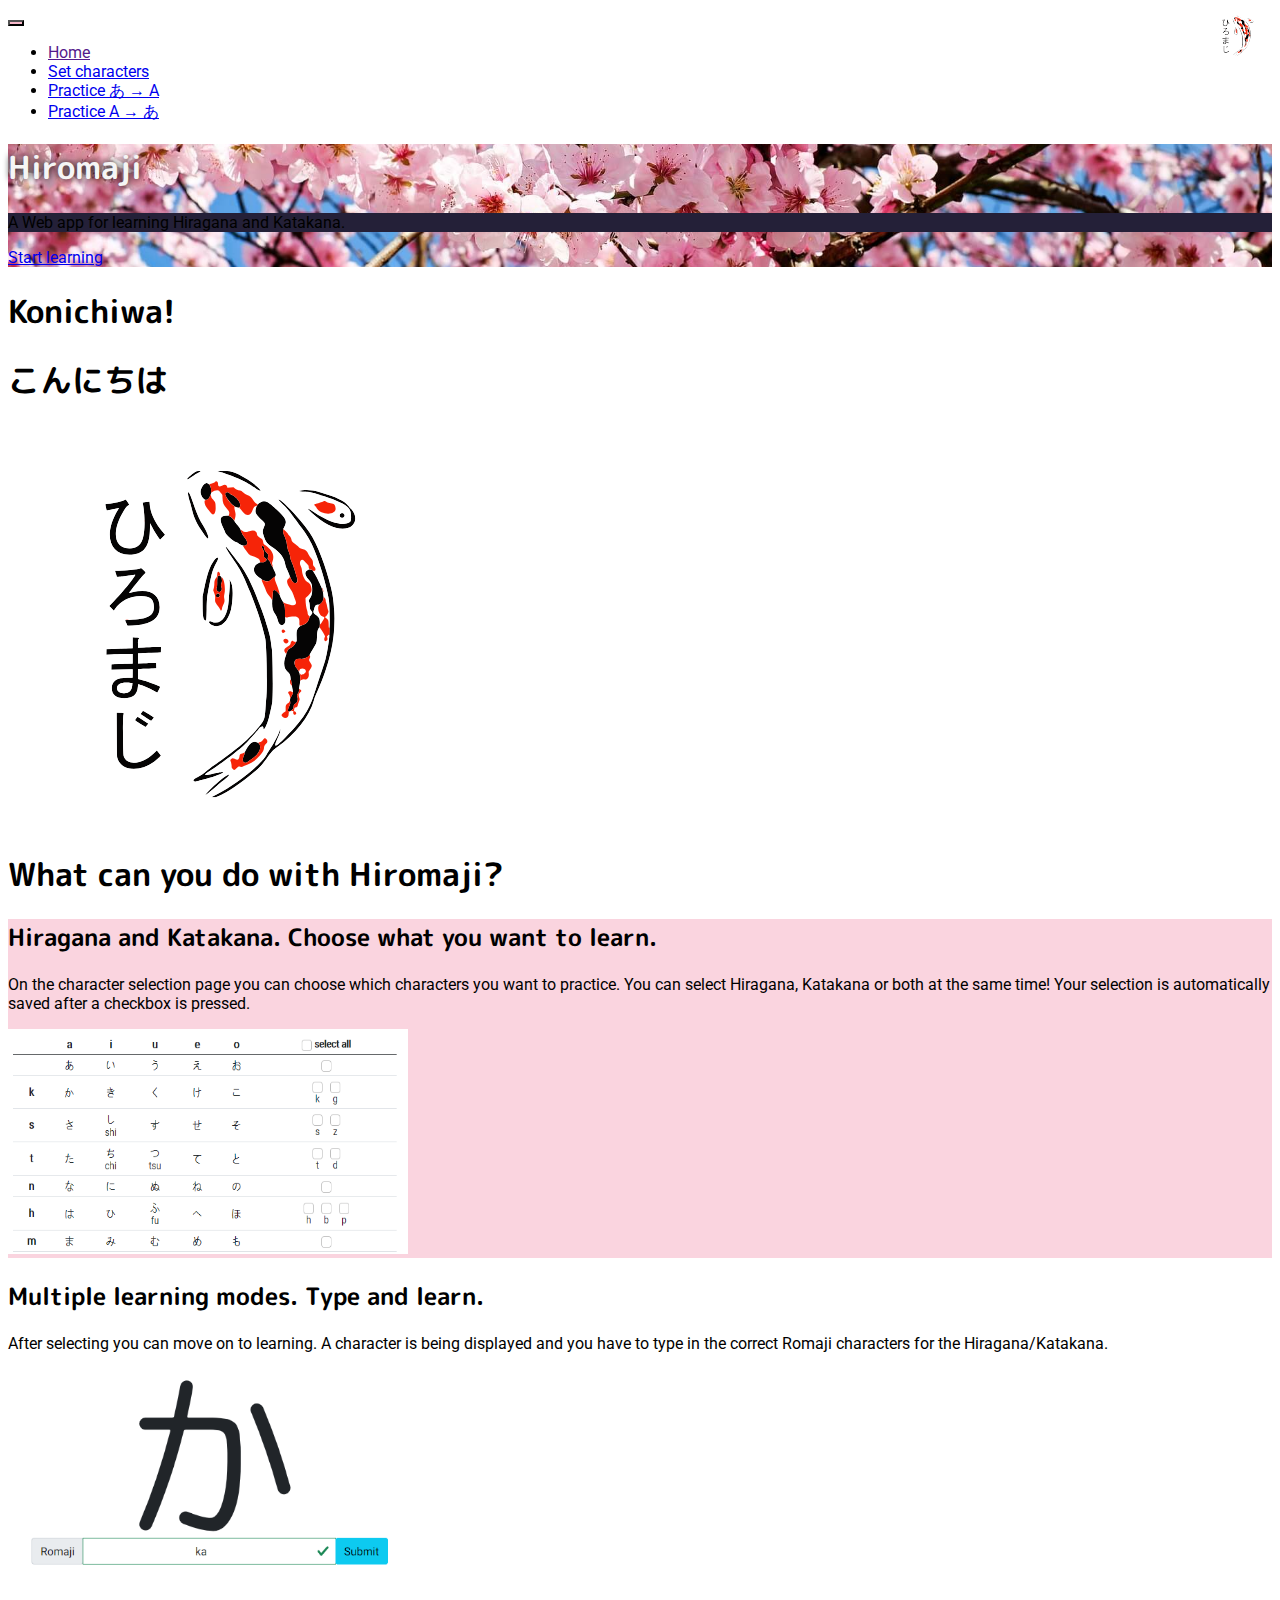
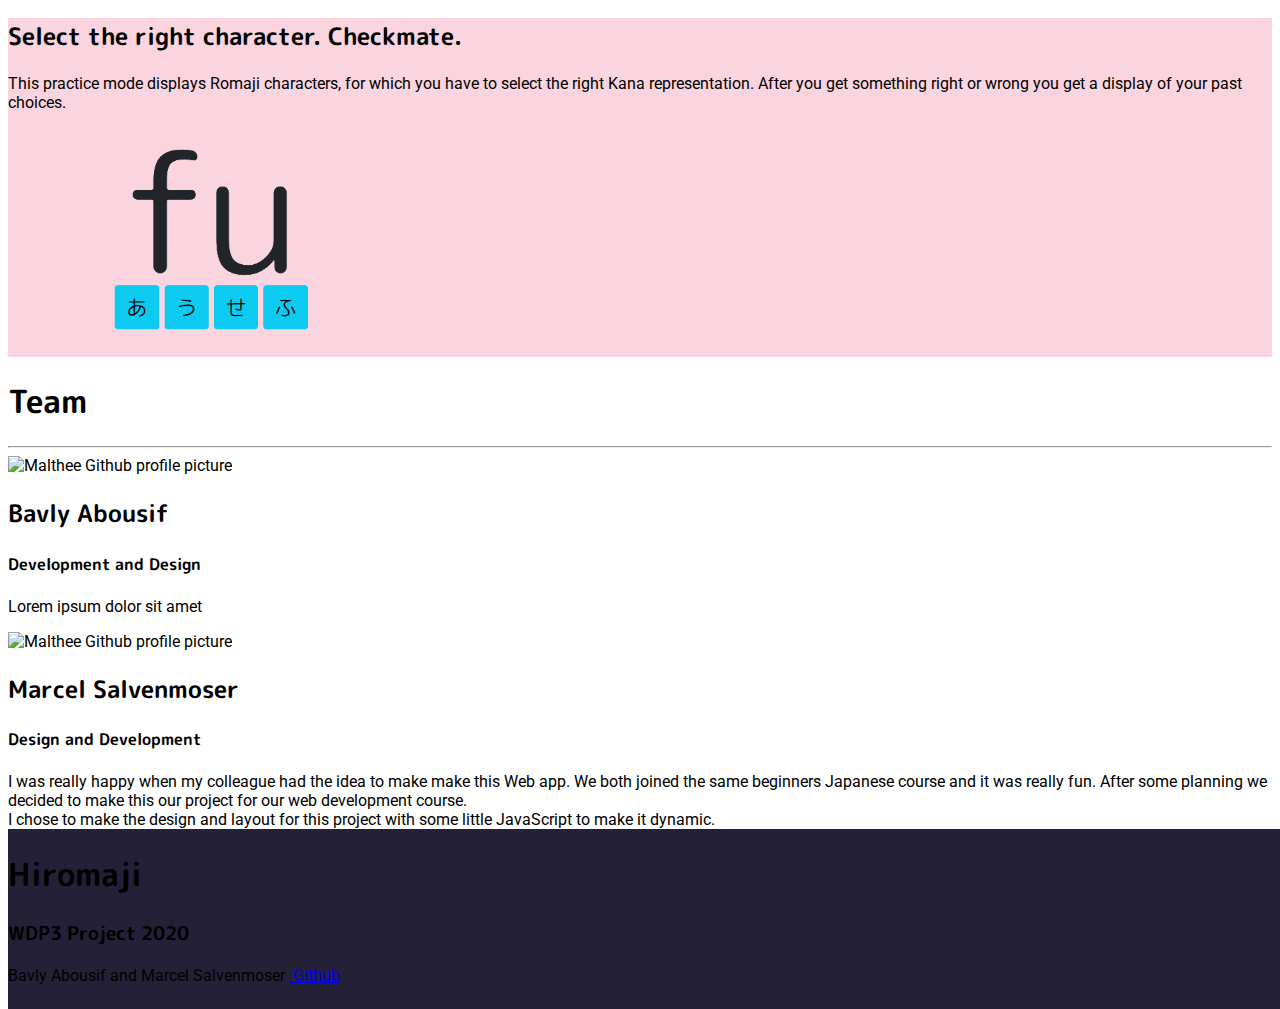
==== index.html @ 24090e03 "Reformatted and renamed images" ====
<!DOCTYPE html>
<html lang="en">

<head>
    <meta charset="UTF-8">
    <meta name="viewport" content="width=device-width, initial-scale=1.0">
    <title>Hiromaji</title>
    <link rel="icon" type="svg" href="img/hiromaji_logo.svg">
    <link rel="preconnect" href="https://fonts.gstatic.com">
    <link href="https://fonts.googleapis.com/css2?family=M+PLUS+Rounded+1c:wght@400;700&family=Roboto&display=swap"
        rel="stylesheet">
    <link href="https://cdn.jsdelivr.net/npm/bootstrap@5.0.0-beta1/dist/css/bootstrap.min.css" rel="stylesheet"
        integrity="sha384-giJF6kkoqNQ00vy+HMDP7azOuL0xtbfIcaT9wjKHr8RbDVddVHyTfAAsrekwKmP1" crossorigin="anonymous">
    <script src="https://cdn.jsdelivr.net/npm/bootstrap@5.0.0-beta1/dist/js/bootstrap.min.js"
        integrity="sha384-pQQkAEnwaBkjpqZ8RU1fF1AKtTcHJwFl3pblpTlHXybJjHpMYo79HY3hIi4NKxyj" crossorigin="anonymous"
        defer></script>
    <script src="https://kit.fontawesome.com/408ea30ffa.js" crossorigin="anonymous" async></script>
    <link rel="stylesheet" href="css/styles.min.css">
</head>

<body>
    <header>
        <img src="img/hiromaji_logo.svg" class="top-icon" alt="Hiromaji Logo" height="50px" width="50px"></img>
        <nav class="navbar navbar-light fixed-top">
            <div class="navbar-container ms-3 mt-1">
                <button class="navbar-toggler collapsed" type="button" data-bs-toggle="collapse"
                    data-bs-target="#navbar-main" aria-controls="navbar-main" aria-expanded="false"
                    aria-label="Toggle navigation">
                    <span class="navbar-toggler-icon"></span>
                </button>
                <div class="navbar-collapse collapse bg-white rounded ps-2 mt-1" id="navbar-main">
                    <ul class="navbar-nav mb-2">
                        <li class="nav-item active">
                            <a class="nav-link" aria-current="page" href="">Home</a>
                        </li>
                        <li class="nav-item">
                            <a class="nav-link" href="selection_page.html">Set characters</a>
                        </li>
                        <li class="nav-item">
                            <a class="nav-link" href="hika_to_roma.html">Practice あ → A</a>
                        </li>
                        <li class="nav-item">
                            <a class="nav-link" href="roma_to_hika.html">Practice A → あ</a>
                        </li>
                    </ul>
                </div>
            </div>
        </nav>
        <div id="mainpage-cover" class="position-relative overflow-hidden p-3 p-md-5 text-center bg-light">
            <div class="col-md-5 p-lg-5 mx-auto my-5">
                <h1 id="main-title" class="display-1">Hiromaji</h1>
                <p class="lead bg-hirom-dark text-white">A Web app for learning Hiragana and Katakana.</p>
                <a class="btn btn-lg btn-info" href="selection_page.html">Start learning</a>
            </div>
            <div class="product-device shadow-sm d-none d-md-block"></div>
            <div class="product-device product-device-2 shadow-sm d-none d-md-block"></div>
        </div>
    </header>
    <main>
        <section id="greeting" class="d-flex flex-column flex-md-row justify-content-center py-3">
            <div class="align-self-center">
                <h1 id="greeting-romaji" class="display-1 text-center">
                    Konichiwa!
                </h1>
                <h1 id="greeting-hiragana" class="display-1 text-center">
                    こんにちは
                </h1>
            </div>
            <div class="align-self-center">
                <img src="img/hiromaji_logo.svg" class="img-fluid" alt="Hiromaji Logo"></img>
            </div>
        </section>
        <section id="features" class="container py-4">
            <h1>What can you do with Hiromaji?</h1>
            <div class="row feature py-3 border-top border-bottom">
                <div class="col-md-7">
                    <h2 class="feature-heading">Hiragana and Katakana. <span class="text-muted">Choose what you want to
                            learn.</span></h2>
                    <p class="lead">On the character selection page you can choose which characters you want to
                        practice. You can select Hiragana,
                        Katakana or both at the same time! Your selection is automatically saved after a checkbox is
                        pressed.
                    </p>
                </div>
                <div class="col-md-5">
                    <div class="row justify-content-center">
                        <img src="img/char_selection.PNG" alt="Hiragana table" height="225px" width="400px"
                            class="img-fluid">
                    </div>
                </div>
            </div>
            <div class="row feature py-3 border-top border-bottom">
                <div class="col-md-7 order-md-2">
                    <h2 class="feature-heading">Multiple learning modes. <span class="text-muted">Type and learn.</span>
                    </h2>
                    <p class="lead">After selecting you can move on to learning. A character is being displayed and you
                        have to type in the
                        correct Romaji characters for the Hiragana/Katakana.
                    </p>
                </div>
                <div class="col-md-5 order-md-1">
                    <div class="row justify-content-center">
                        <img src="img/practice_write.PNG" alt="Hiragana table" height="225px" width="400px"
                            class="img-fluid">
                    </div>
                </div>
            </div>
            <div class="row feature py-3 border-top border-bottom">
                <div class="col-md-7">
                    <h2 class="feature-heading">Select the right character. <span class="text-muted">Checkmate.</span>
                    </h2>
                    <p class="lead">This practice mode displays Romaji characters, for which you have to select the
                        right
                        Kana representation. After you get something right or wrong you get a display of your past
                        choices.
                    </p>
                </div>
                <div class="col-md-5">
                    <div class="row justify-content-center">
                        <img src="img/practice_recognize.PNG" alt="Hiragana table" height="225px" width="400px"
                            class="img-fluid">
                    </div>
                </div>
            </div>
        </section>
        <section id="team" class="container py-4">
            <h1>Team</h1>
            <hr />
            <div class="row">
                <div class="col-lg-6">
                    <img src="https://avatars3.githubusercontent.com/u/76131498" alt="Malthee Github profile picture"
                        class="rounded-circle" height="140px" width="140px">
                    <h2>Bavly Abousif</h2>
                    <h4>Development and Design</h4>
                    <p class="lead">Lorem ipsum dolor sit amet</p>
                </div>
                <div class="col-lg-6">
                    <img src="https://avatars2.githubusercontent.com/u/18032233" alt="Malthee Github profile picture"
                        class="rounded-circle" height="140px" width="140px">
                    <h2>Marcel Salvenmoser</h2>
                    <h4>Design and Development</h4>
                    <p class="lead">I was really happy when my colleague had the idea to make make this Web app.
                        We both joined the same beginners Japanese course and it was really fun. After some planning we
                        decided to make this our project for our web development course.
                        <br>
                        I chose to make the
                        design and layout for this project with some little JavaScript to make it dynamic.
                    </p>
                </div>
            </div>
        </section>
    </main>
    <footer class="bg-hirom-dark text-white">
        <div class="container py-4">
            <h1>Hiromaji</h1>
            <h3>WDP3 Project 2020</h3>
            <p class="mb-0">
                Bavly Abousif and Marcel Salvenmoser
                <a href="https://github.com/malthee/Hiromaji">
                    <i class="fab fa-github"></i>&nbsp;Github
                </a>
            </p>
        </div>
    </footer>
</body>

</html>
---- css/styles.min.css ----
:root{--hiromaji-main-color:#f7b8ca;--hiromaji-secondary-color:#7db3e2;--hiromaji-dark-color:#242038;--hiromaji-headline-font:'M PLUS Rounded 1c',sans-serif;--hiromaji-text-font:'Roboto',Tahoma,sans-serif}.bg-hirom-dark{background-color:var(--hiromaji-dark-color)}html{position:relative;min-height:100%}footer{position:absolute;bottom:0;width:100%;height:180px}body{font-family:var(--hiromaji-text-font);overflow-x:hidden;margin-bottom:180px}h1,h2,h3,h4,h5,h6{font-family:var(--hiromaji-headline-font);font-weight:700}.navbar-toggler{background-color:var(--hiromaji-main-color)}.navbar-container{width:350px}.btn-hirom-main{background-color:var(--hiromaji-main-color)}.top-icon{height:50px;width:50px;z-index:1;position:absolute;top:10px;right:20px}#mainpage-cover{background-image:url(../img/cherry_tree.jpg);background-size:cover;background-position:center center}#main-title{text-shadow:0 0 7px #000;font-weight:700;color:#f5f5f5}.feature:nth-child(even){background-color:rgba(247,184,202,.6)}.char-table{cursor:pointer}#display-char{font-size:clamp(16px,45vmin,600px);line-height:.9;font-family:var(--hiromaji-headline-font)}.history-item{height:50px;width:50px}.char-select-button{font-family:var(--hiromaji-headline-font)}
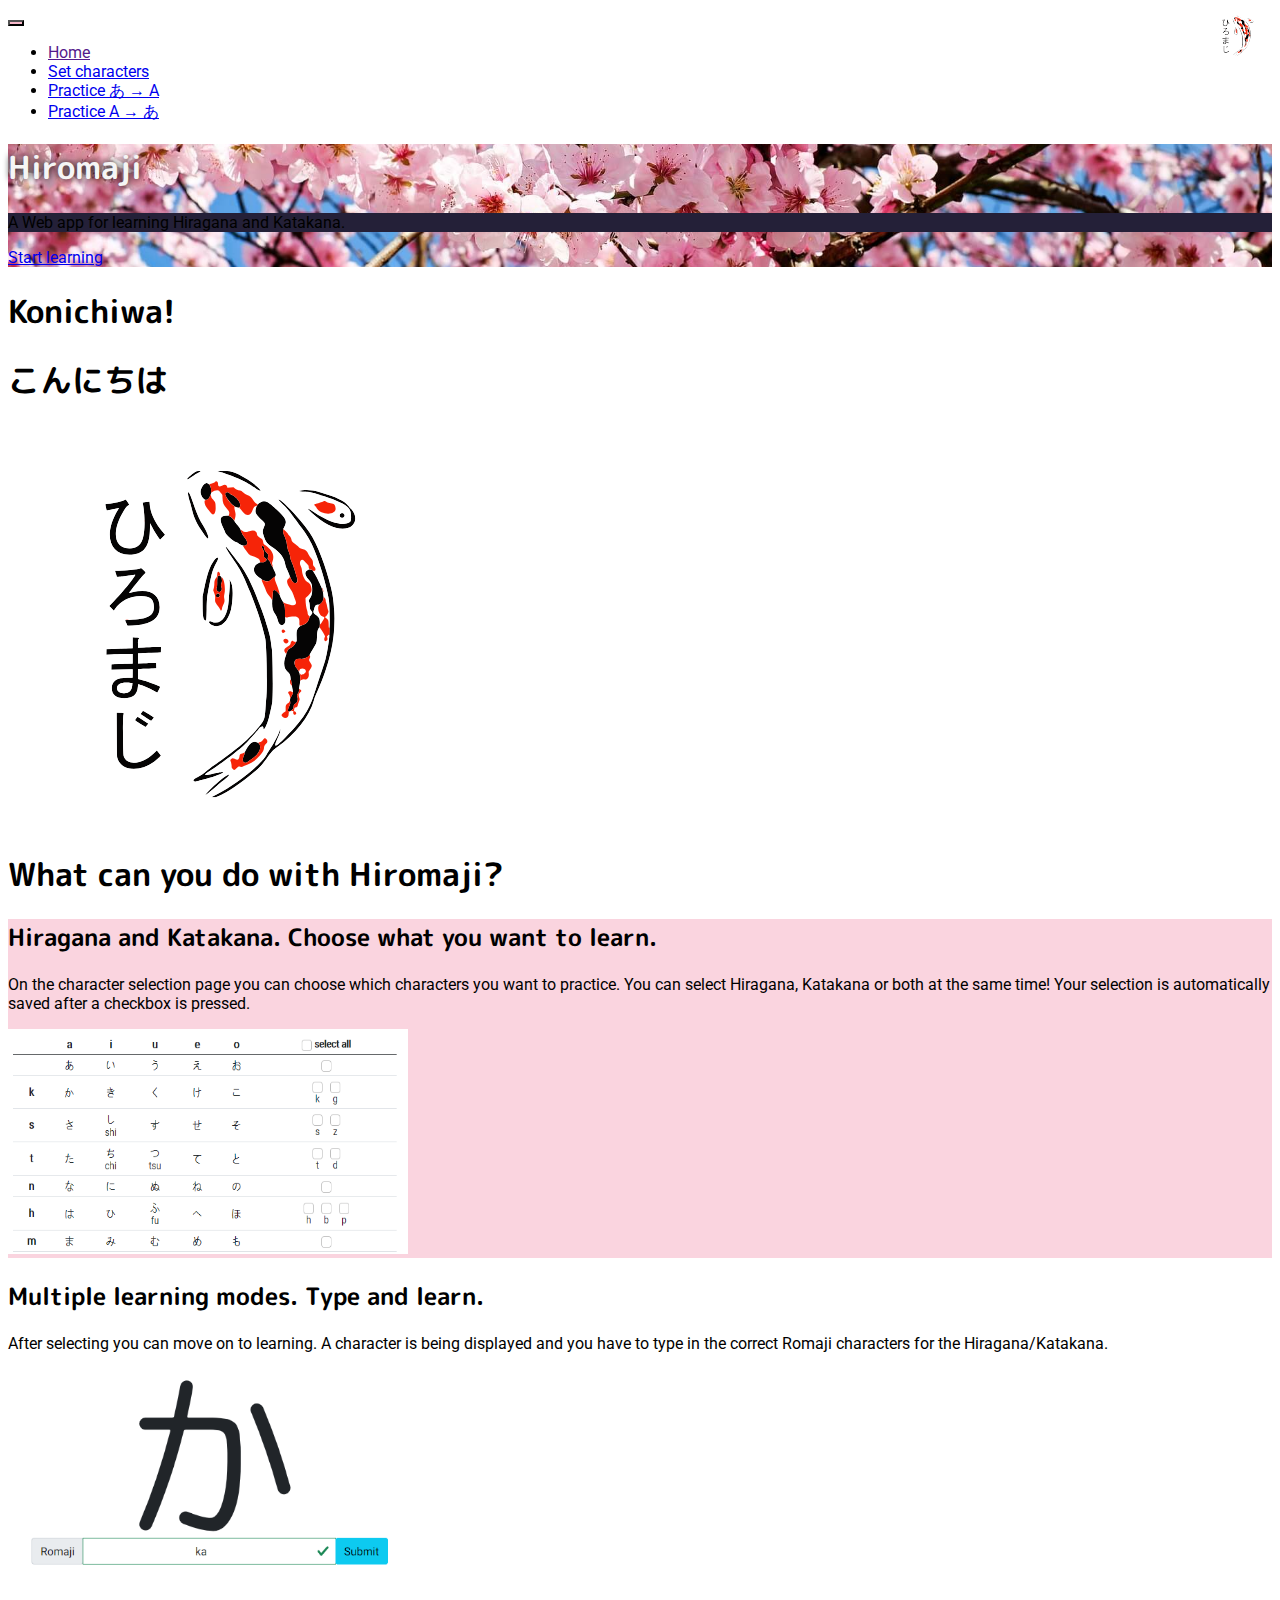
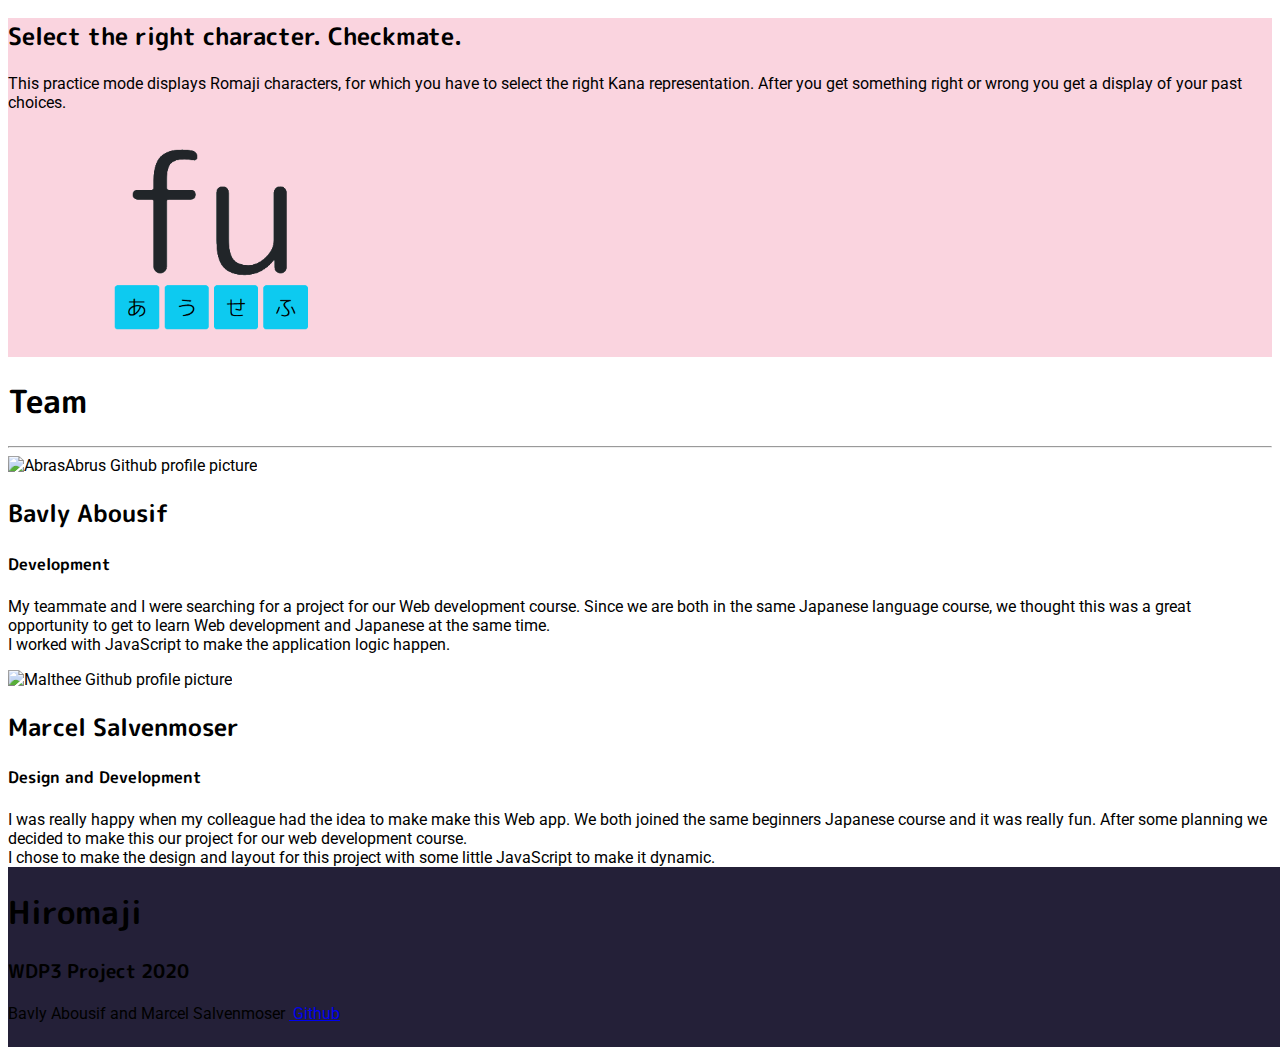
==== commit 5931e0bb: "Updated team text" ====
--- a/index.html
+++ b/index.html
@@ -128,11 +128,14 @@
             <hr />
             <div class="row">
                 <div class="col-lg-6">
-                    <img src="https://avatars3.githubusercontent.com/u/76131498" alt="Malthee Github profile picture"
+                    <img src="https://avatars3.githubusercontent.com/u/76131498" alt="AbrasAbrus Github profile picture"
                         class="rounded-circle" height="140px" width="140px">
                     <h2>Bavly Abousif</h2>
-                    <h4>Development and Design</h4>
-                    <p class="lead">Lorem ipsum dolor sit amet</p>
+                    <h4>Development</h4>
+                    <p class="lead">My teammate and I were searching for a project for our Web development course. Since we are both in the same Japanese language course, we thought this was a great opportunity to get to learn Web development and Japanese at the same time.   
+					<br>
+					I worked with JavaScript to make the application logic happen. 	
+					</p>
                 </div>
                 <div class="col-lg-6">
                     <img src="https://avatars2.githubusercontent.com/u/18032233" alt="Malthee Github profile picture"
--- a/css/styles.min.css
+++ b/css/styles.min.css
@@ -1 +1 @@
-:root{--hiromaji-main-color:#f7b8ca;--hiromaji-secondary-color:#7db3e2;--hiromaji-dark-color:#242038;--hiromaji-headline-font:'M PLUS Rounded 1c',sans-serif;--hiromaji-text-font:'Roboto',Tahoma,sans-serif}.bg-hirom-dark{background-color:var(--hiromaji-dark-color)}html{position:relative;min-height:100%}footer{position:absolute;bottom:0;width:100%;height:180px}body{font-family:var(--hiromaji-text-font);overflow-x:hidden;margin-bottom:180px}h1,h2,h3,h4,h5,h6{font-family:var(--hiromaji-headline-font);font-weight:700}.navbar-toggler{background-color:var(--hiromaji-main-color)}.navbar-container{width:350px}.btn-hirom-main{background-color:var(--hiromaji-main-color)}.top-icon{height:50px;width:50px;z-index:1;position:absolute;top:10px;right:20px}#mainpage-cover{background-image:url(../img/cherry_tree.jpg);background-size:cover;background-position:center center}#main-title{text-shadow:0 0 7px #000;font-weight:700;color:#f5f5f5}.feature:nth-child(even){background-color:rgba(247,184,202,.6)}.char-table{cursor:pointer}#display-char{font-size:clamp(16px,45vmin,600px);line-height:.9;font-family:var(--hiromaji-headline-font)}.history-item{height:50px;width:50px}.char-select-button{font-family:var(--hiromaji-headline-font)}+:root{--hiromaji-main-color:#f7b8ca;--hiromaji-secondary-color:#7db3e2;--hiromaji-dark-color:#242038;--hiromaji-headline-font:'M PLUS Rounded 1c',sans-serif;--hiromaji-text-font:'Roboto',Tahoma,sans-serif}.bg-hirom-dark{background-color:var(--hiromaji-dark-color)}.bg-hirom-main{background-color:var(--hiromaji-secondary-color)}.bg-hirom-secondary{background-color:var(--hiromaji-main-color)}html{position:relative;min-height:100%}footer{position:absolute;bottom:0;width:100%;height:180px}body{font-family:var(--hiromaji-text-font);overflow-x:hidden;margin-bottom:180px}h1,h2,h3,h4,h5,h6{font-family:var(--hiromaji-headline-font);font-weight:700}.navbar-toggler{background-color:var(--hiromaji-main-color)}.navbar-container{width:350px}.btn-hirom-main{background-color:var(--hiromaji-main-color)}.top-icon{height:50px;width:50px;z-index:1;position:absolute;top:10px;right:20px}#mainpage-cover{background-image:url(../img/cherry_tree.jpg);background-size:cover;background-position:center center}#main-title{text-shadow:0 0 7px #000;font-weight:700;color:#f5f5f5}.feature:nth-child(even){background-color:rgba(247,184,202,.6)}.char-table{cursor:pointer}#display-char{font-size:clamp(16px,45vmin,600px);line-height:.9;font-family:var(--hiromaji-headline-font)}.history-item{height:50px;width:50px}.history-item-text{font-size:25px}.history-item-success{background-color:#72d454}.history-item-fail{background-color:rgba(243,57,57,.712)}.char-select-button{font-family:var(--hiromaji-headline-font)}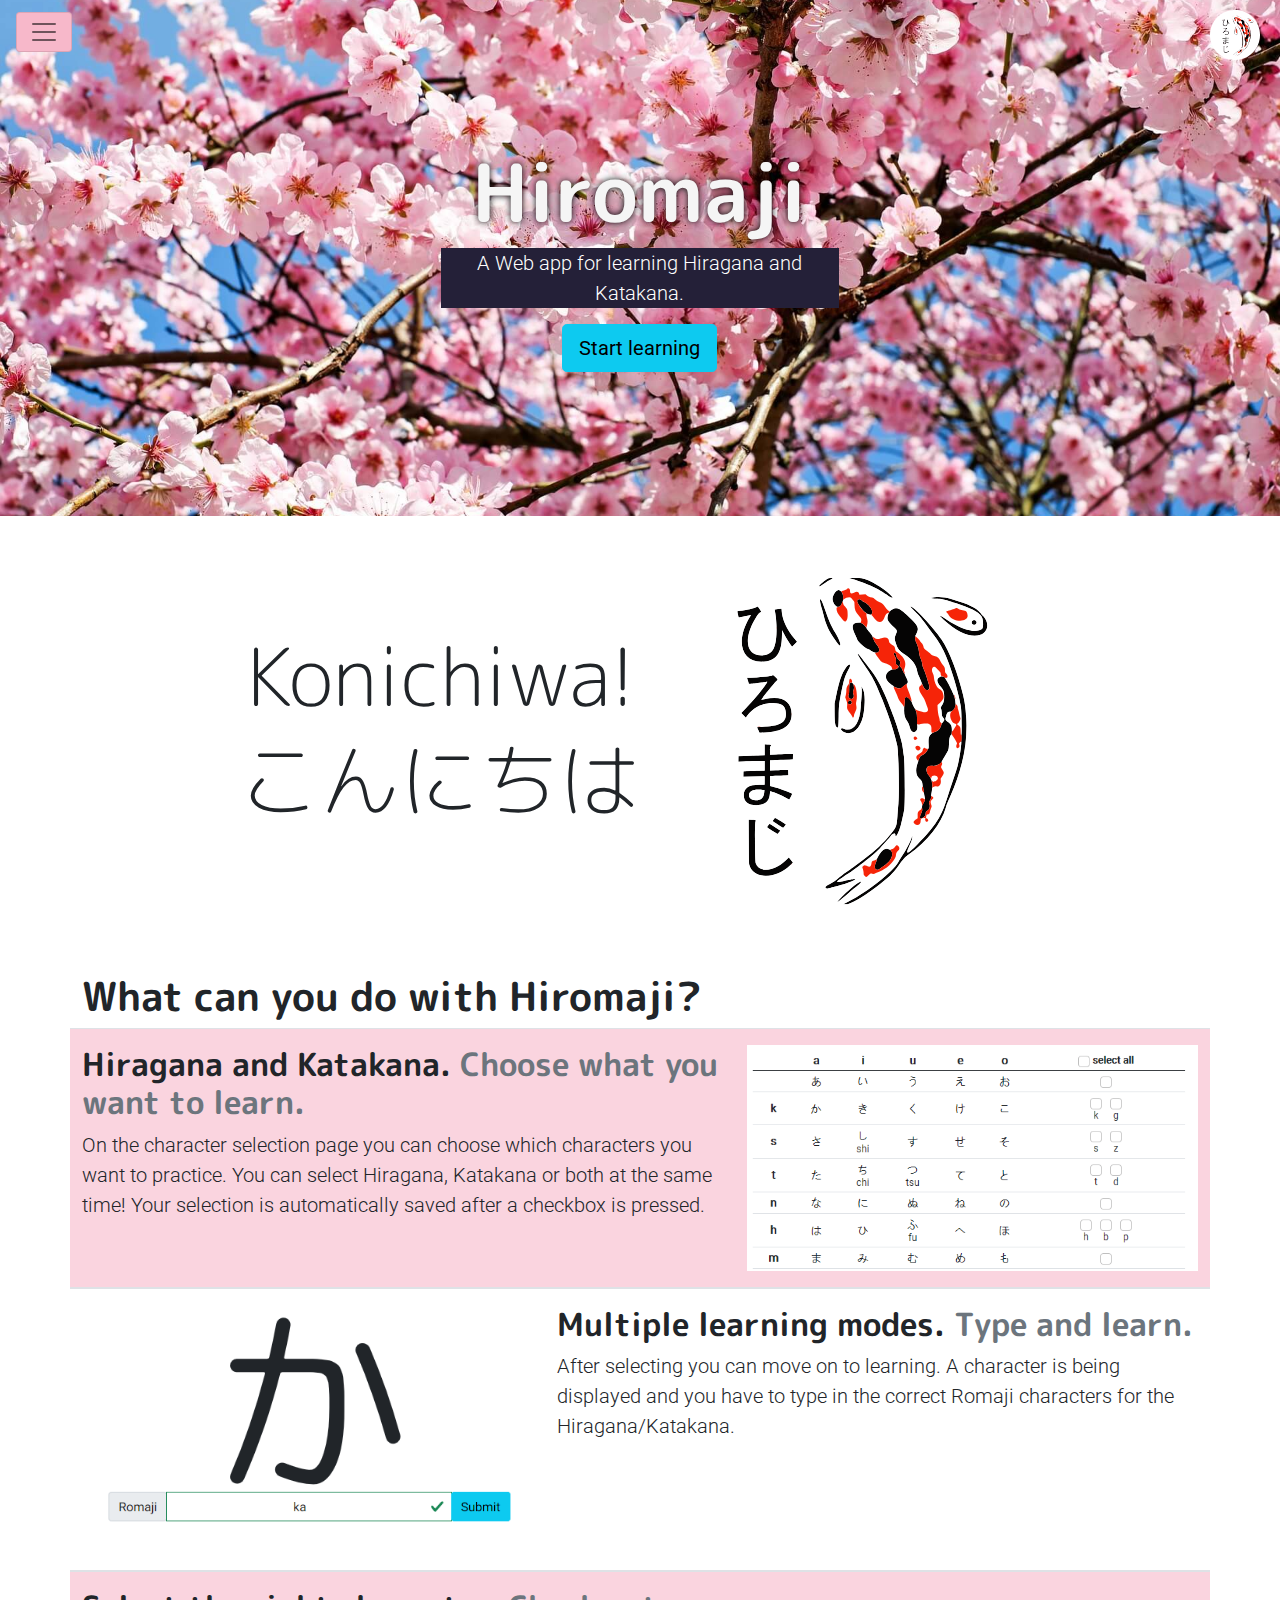
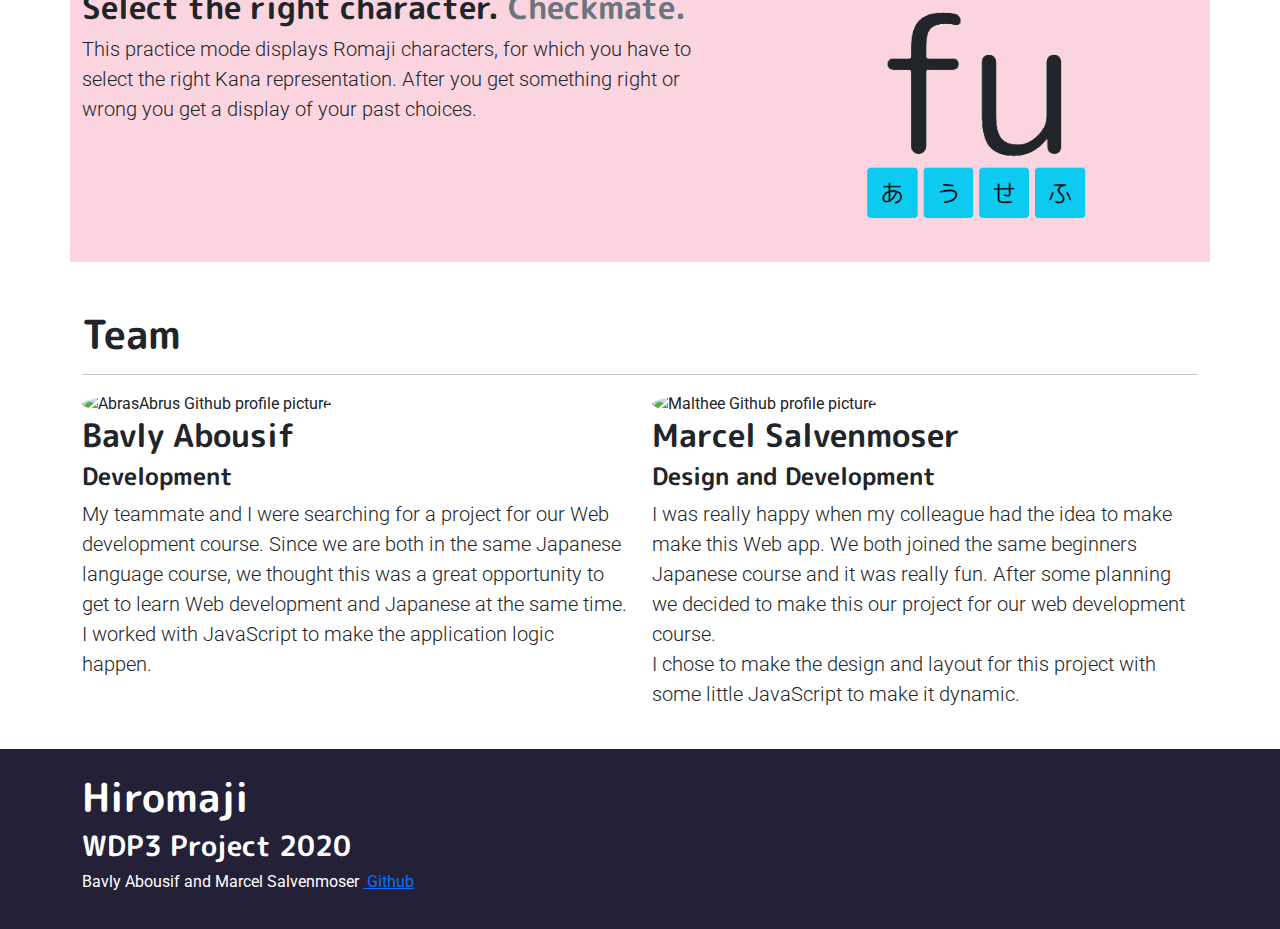
==== commit a425d7c7: "Added bootstrap to github" ====
--- a/index.html
+++ b/index.html
@@ -9,13 +9,10 @@
     <link rel="preconnect" href="https://fonts.gstatic.com">
     <link href="https://fonts.googleapis.com/css2?family=M+PLUS+Rounded+1c:wght@400;700&family=Roboto&display=swap"
         rel="stylesheet">
-    <link href="https://cdn.jsdelivr.net/npm/bootstrap@5.0.0-beta1/dist/css/bootstrap.min.css" rel="stylesheet"
-        integrity="sha384-giJF6kkoqNQ00vy+HMDP7azOuL0xtbfIcaT9wjKHr8RbDVddVHyTfAAsrekwKmP1" crossorigin="anonymous">
-    <script src="https://cdn.jsdelivr.net/npm/bootstrap@5.0.0-beta1/dist/js/bootstrap.min.js"
-        integrity="sha384-pQQkAEnwaBkjpqZ8RU1fF1AKtTcHJwFl3pblpTlHXybJjHpMYo79HY3hIi4NKxyj" crossorigin="anonymous"
-        defer></script>
-    <script src="https://kit.fontawesome.com/408ea30ffa.js" crossorigin="anonymous" async></script>
+    <link href="css/bootstrap.min.css" rel="stylesheet">
     <link rel="stylesheet" href="css/styles.min.css">
+    <script src="js/bootstrap.bundle.min.js" defer></script>
+    <script src="https://kit.fontawesome.com/408ea30ffa.js" crossorigin="anonymous" defer></script>
 </head>
 
 <body>
@@ -132,10 +129,12 @@
                         class="rounded-circle" height="140px" width="140px">
                     <h2>Bavly Abousif</h2>
                     <h4>Development</h4>
-                    <p class="lead">My teammate and I were searching for a project for our Web development course. Since we are both in the same Japanese language course, we thought this was a great opportunity to get to learn Web development and Japanese at the same time.   
-					<br>
-					I worked with JavaScript to make the application logic happen. 	
-					</p>
+                    <p class="lead">My teammate and I were searching for a project for our Web development course. Since
+                        we are both in the same Japanese language course, we thought this was a great opportunity to get
+                        to learn Web development and Japanese at the same time.
+                        <br>
+                        I worked with JavaScript to make the application logic happen.
+                    </p>
                 </div>
                 <div class="col-lg-6">
                     <img src="https://avatars2.githubusercontent.com/u/18032233" alt="Malthee Github profile picture"
--- a/css/styles.min.css
+++ b/css/styles.min.css
@@ -1 +1 @@
-:root{--hiromaji-main-color:#f7b8ca;--hiromaji-secondary-color:#7db3e2;--hiromaji-dark-color:#242038;--hiromaji-headline-font:'M PLUS Rounded 1c',sans-serif;--hiromaji-text-font:'Roboto',Tahoma,sans-serif}.bg-hirom-dark{background-color:var(--hiromaji-dark-color)}.bg-hirom-main{background-color:var(--hiromaji-secondary-color)}.bg-hirom-secondary{background-color:var(--hiromaji-main-color)}html{position:relative;min-height:100%}footer{position:absolute;bottom:0;width:100%;height:180px}body{font-family:var(--hiromaji-text-font);overflow-x:hidden;margin-bottom:180px}h1,h2,h3,h4,h5,h6{font-family:var(--hiromaji-headline-font);font-weight:700}.navbar-toggler{background-color:var(--hiromaji-main-color)}.navbar-container{width:350px}.btn-hirom-main{background-color:var(--hiromaji-main-color)}.top-icon{height:50px;width:50px;z-index:1;position:absolute;top:10px;right:20px}#mainpage-cover{background-image:url(../img/cherry_tree.jpg);background-size:cover;background-position:center center}#main-title{text-shadow:0 0 7px #000;font-weight:700;color:#f5f5f5}.feature:nth-child(even){background-color:rgba(247,184,202,.6)}.char-table{cursor:pointer}#display-char{font-size:clamp(16px,45vmin,600px);line-height:.9;font-family:var(--hiromaji-headline-font)}.history-item{height:50px;width:50px}.history-item-text{font-size:25px}.history-item-success{background-color:#72d454}.history-item-fail{background-color:rgba(243,57,57,.712)}.char-select-button{font-family:var(--hiromaji-headline-font)}+:root{--hiromaji-main-color:#f7b8ca;--hiromaji-secondary-color:#7db3e2;--hiromaji-dark-color:#242038;--hiromaji-headline-font:'M PLUS Rounded 1c',sans-serif;--hiromaji-text-font:'Roboto',Tahoma,sans-serif}.bg-hirom-dark{background-color:var(--hiromaji-dark-color)}.bg-hirom-main{background-color:var(--hiromaji-secondary-color)}.bg-hirom-secondary{background-color:var(--hiromaji-main-color)}html{position:relative;min-height:100%}footer{position:absolute;bottom:0;width:100%;height:180px}body{font-family:var(--hiromaji-text-font);overflow-x:hidden;margin-bottom:180px}h1,h2,h3,h4,h5,h6{font-family:var(--hiromaji-headline-font);font-weight:700}.navbar-toggler{background-color:var(--hiromaji-main-color)}.navbar-container{width:350px}.btn-hirom-main{background-color:var(--hiromaji-main-color)}.top-icon{height:50px;width:50px;z-index:1;position:absolute;top:10px;right:20px}#mainpage-cover{background-image:url(../img/cherry_tree.jpg);background-size:cover;background-position:center center}#main-title{text-shadow:0 0 7px #000;font-weight:700;color:#f5f5f5}.feature:nth-child(even){background-color:rgba(247,184,202,.6)}.char-table{cursor:pointer}#display-char{font-size:clamp(16px,38vmin,400px);line-height:.9;font-family:var(--hiromaji-headline-font)}.history-item{height:65px;width:65px}.history-item-text{font-size:25px}.popover-body{font-size:20px}.history-item-success{background-color:#72d454}.history-item-fail{background-color:rgba(243,57,57,.712)}.char-select-button{font-family:var(--hiromaji-headline-font);font-size:clamp(16px,7vmin,300px)}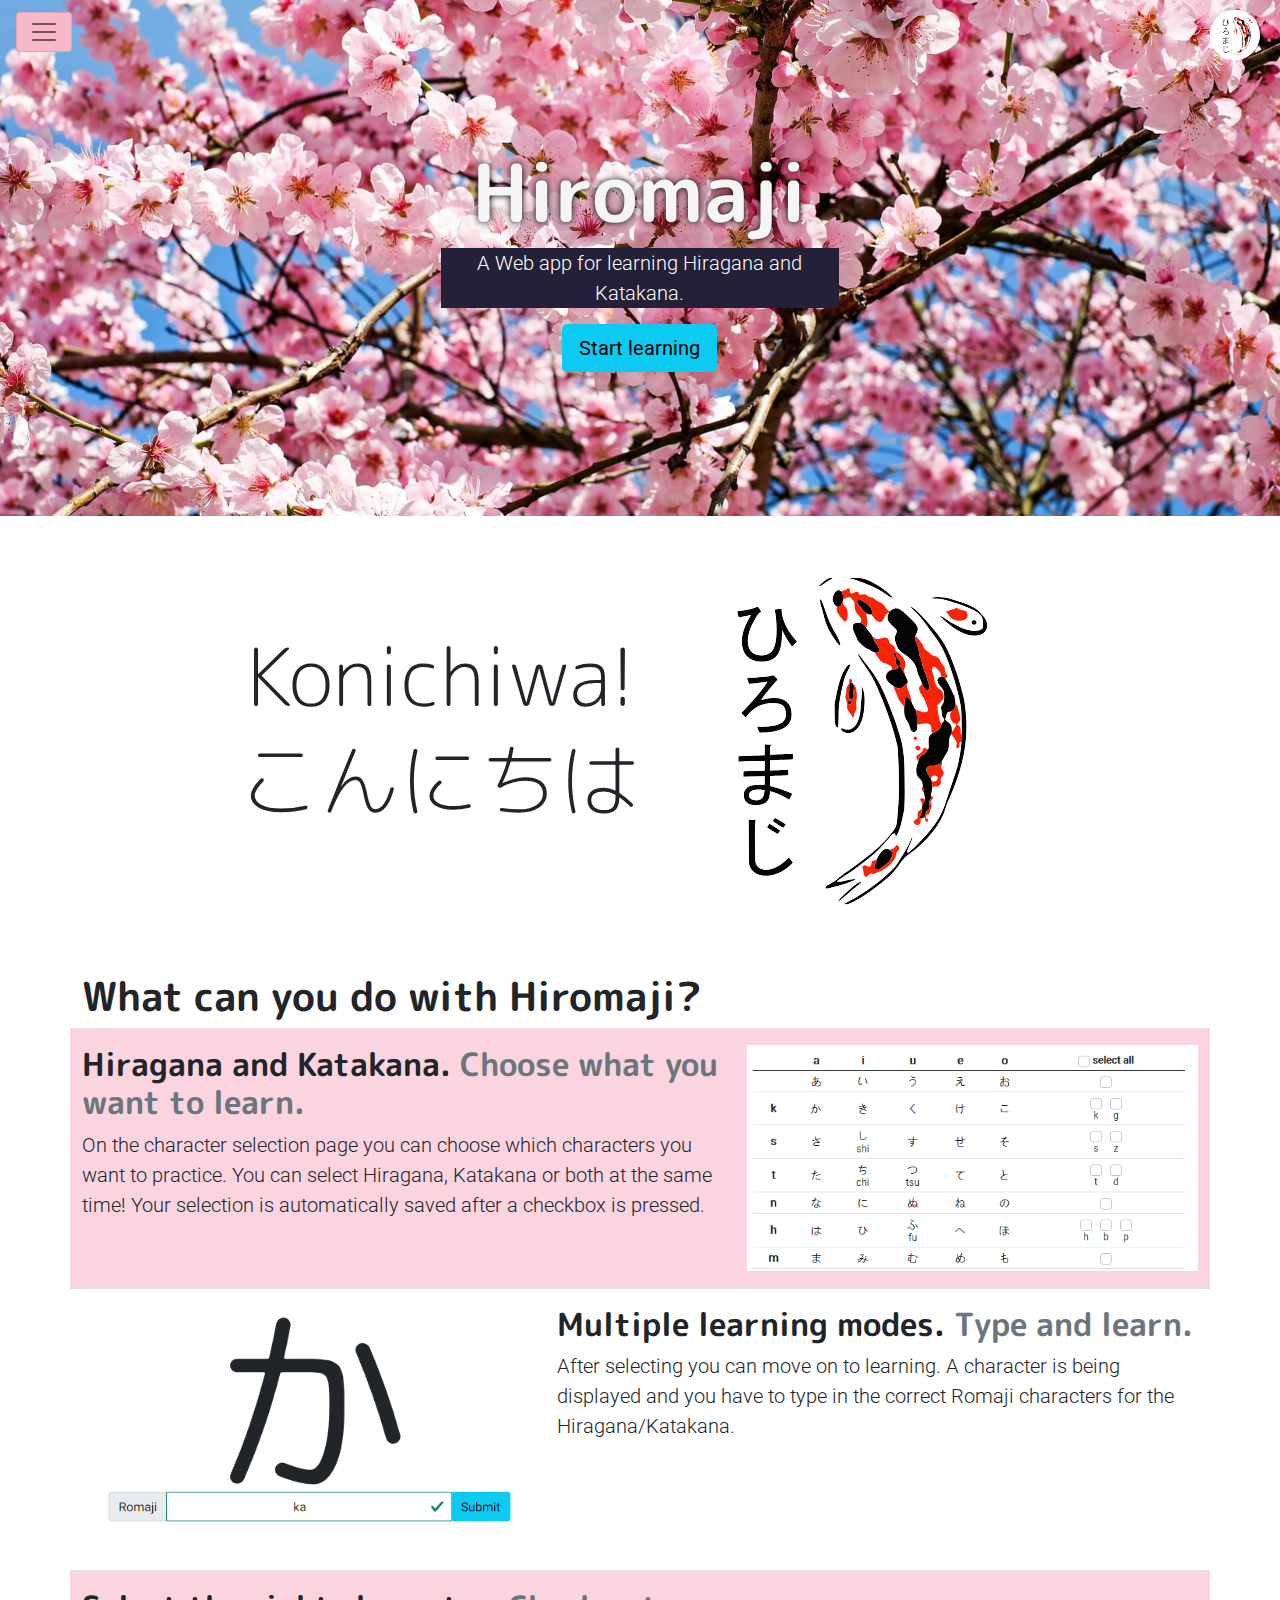
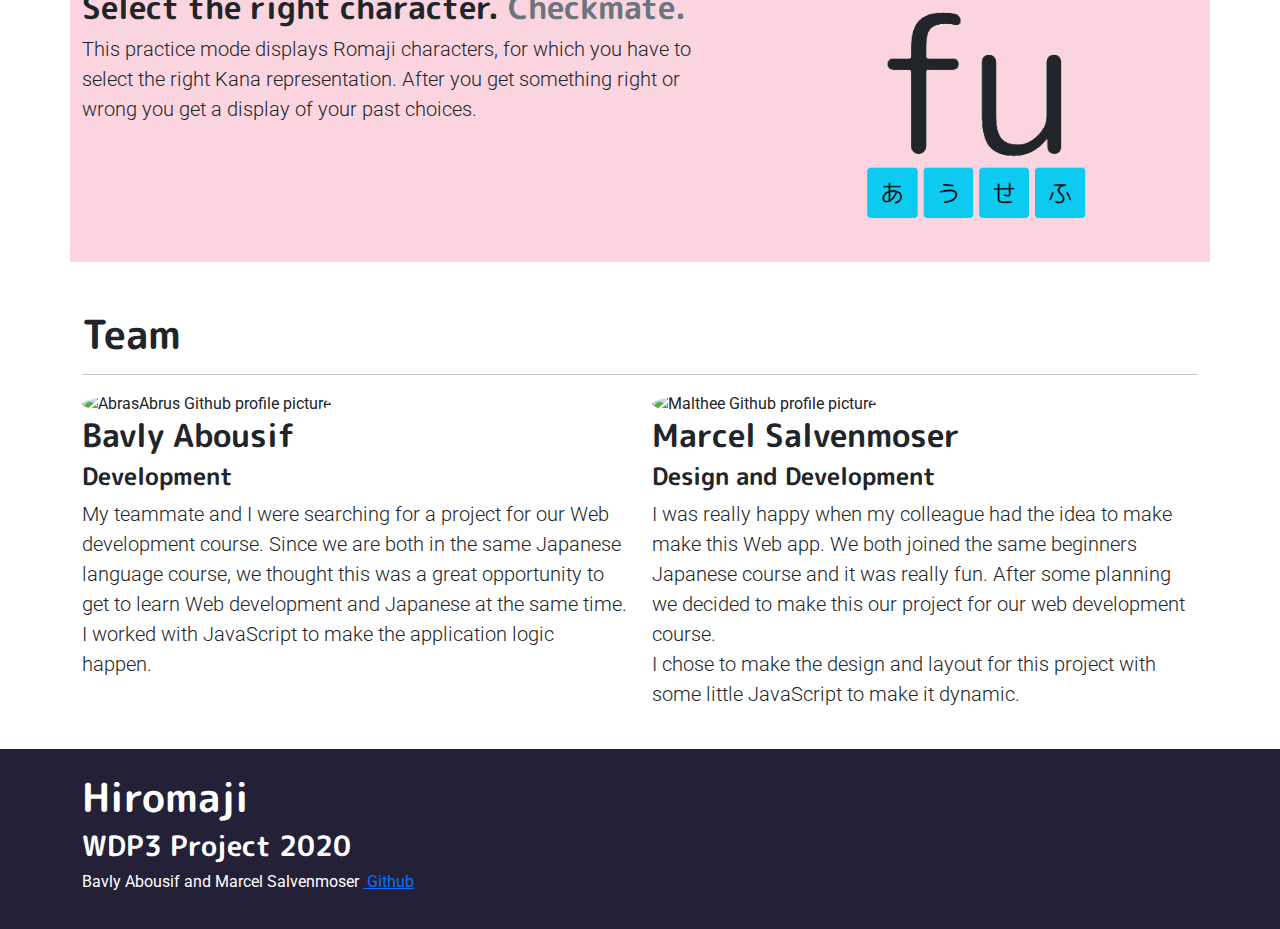
==== commit 7c4f1e08: "Added link to top right icon" ====
--- a/index.html
+++ b/index.html
@@ -4,6 +4,15 @@
 <head>
     <meta charset="UTF-8">
     <meta name="viewport" content="width=device-width, initial-scale=1.0">
+    <meta property="og:url" content="https://malthee.github.io/Hiromaji/">
+    <meta property="og:title" content="Hiromaji">
+    <meta property="og:description"
+        content="Practice your Hiragana and Katakana knowledge with two different learning modes!">
+    <meta property="og:type" content="website">
+    <meta property="og:image" content="https://malthee.github.io/Hiromaji/img/cherry_tree.jpg">
+    <meta property="og:image:type" content="image/jpeg">
+    <meta property="og:image:alt" content="A cherry blossom tree">
+    <meta name="theme-color" content="#f7b8ca">
     <title>Hiromaji</title>
     <link rel="icon" type="svg" href="img/hiromaji_logo.svg">
     <link rel="preconnect" href="https://fonts.gstatic.com">
@@ -17,7 +26,6 @@
 
 <body>
     <header>
-        <img src="img/hiromaji_logo.svg" class="top-icon" alt="Hiromaji Logo" height="50px" width="50px"></img>
         <nav class="navbar navbar-light fixed-top">
             <div class="navbar-container ms-3 mt-1">
                 <button class="navbar-toggler collapsed" type="button" data-bs-toggle="collapse"
@@ -28,7 +36,7 @@
                 <div class="navbar-collapse collapse bg-white rounded ps-2 mt-1" id="navbar-main">
                     <ul class="navbar-nav mb-2">
                         <li class="nav-item active">
-                            <a class="nav-link" aria-current="page" href="">Home</a>
+                            <a class="nav-link" aria-current="page" href="index.html">Home</a>
                         </li>
                         <li class="nav-item">
                             <a class="nav-link" href="selection_page.html">Set characters</a>
@@ -43,6 +51,9 @@
                 </div>
             </div>
         </nav>
+        <a href="index.html" class="top-icon-link">
+            <img src="img/hiromaji_logo.svg" class="top-icon" alt="Hiromaji Logo" height="50px" width="50px"></img>
+        </a>
         <div id="mainpage-cover" class="position-relative overflow-hidden p-3 p-md-5 text-center bg-light">
             <div class="col-md-5 p-lg-5 mx-auto my-5">
                 <h1 id="main-title" class="display-1">Hiromaji</h1>
@@ -71,7 +82,8 @@
             <h1>What can you do with Hiromaji?</h1>
             <div class="row feature py-3 border-top border-bottom">
                 <div class="col-md-7">
-                    <h2 class="feature-heading">Hiragana and Katakana. <span class="text-muted">Choose what you want to
+                    <h2 class="feature-heading">
+                        Hiragana and Katakana. <span class="text-muted">Choose what you want to
                             learn.</span></h2>
                     <p class="lead">On the character selection page you can choose which characters you want to
                         practice. You can select Hiragana,
@@ -81,14 +93,15 @@
                 </div>
                 <div class="col-md-5">
                     <div class="row justify-content-center">
-                        <img src="img/char_selection.PNG" alt="Hiragana table" height="225px" width="400px"
+                        <img src="img/char_selection.PNG" alt="Char selection feature" height="225px" width="400px"
                             class="img-fluid">
                     </div>
                 </div>
             </div>
             <div class="row feature py-3 border-top border-bottom">
                 <div class="col-md-7 order-md-2">
-                    <h2 class="feature-heading">Multiple learning modes. <span class="text-muted">Type and learn.</span>
+                    <h2 class="feature-heading">
+                        Multiple learning modes. <span class="text-muted">Type and learn.</span>
                     </h2>
                     <p class="lead">After selecting you can move on to learning. A character is being displayed and you
                         have to type in the
@@ -97,14 +110,15 @@
                 </div>
                 <div class="col-md-5 order-md-1">
                     <div class="row justify-content-center">
-                        <img src="img/practice_write.PNG" alt="Hiragana table" height="225px" width="400px"
+                        <img src="img/practice_write.PNG" alt="Writing practice feature" height="225px" width="400px"
                             class="img-fluid">
                     </div>
                 </div>
             </div>
             <div class="row feature py-3 border-top border-bottom">
                 <div class="col-md-7">
-                    <h2 class="feature-heading">Select the right character. <span class="text-muted">Checkmate.</span>
+                    <h2 class="feature-heading">
+                        Select the right character. <span class="text-muted">Checkmate.</span>
                     </h2>
                     <p class="lead">This practice mode displays Romaji characters, for which you have to select the
                         right
@@ -114,8 +128,8 @@
                 </div>
                 <div class="col-md-5">
                     <div class="row justify-content-center">
-                        <img src="img/practice_recognize.PNG" alt="Hiragana table" height="225px" width="400px"
-                            class="img-fluid">
+                        <img src="img/practice_recognize.PNG" alt="Recognition practice feature" height="225px"
+                            width="400px" class="img-fluid">
                     </div>
                 </div>
             </div>
--- a/css/styles.min.css
+++ b/css/styles.min.css
@@ -1 +1 @@
-:root{--hiromaji-main-color:#f7b8ca;--hiromaji-secondary-color:#7db3e2;--hiromaji-dark-color:#242038;--hiromaji-headline-font:'M PLUS Rounded 1c',sans-serif;--hiromaji-text-font:'Roboto',Tahoma,sans-serif}.bg-hirom-dark{background-color:var(--hiromaji-dark-color)}.bg-hirom-main{background-color:var(--hiromaji-secondary-color)}.bg-hirom-secondary{background-color:var(--hiromaji-main-color)}html{position:relative;min-height:100%}footer{position:absolute;bottom:0;width:100%;height:180px}body{font-family:var(--hiromaji-text-font);overflow-x:hidden;margin-bottom:180px}h1,h2,h3,h4,h5,h6{font-family:var(--hiromaji-headline-font);font-weight:700}.navbar-toggler{background-color:var(--hiromaji-main-color)}.navbar-container{width:350px}.btn-hirom-main{background-color:var(--hiromaji-main-color)}.top-icon{height:50px;width:50px;z-index:1;position:absolute;top:10px;right:20px}#mainpage-cover{background-image:url(../img/cherry_tree.jpg);background-size:cover;background-position:center center}#main-title{text-shadow:0 0 7px #000;font-weight:700;color:#f5f5f5}.feature:nth-child(even){background-color:rgba(247,184,202,.6)}.char-table{cursor:pointer}#display-char{font-size:clamp(16px,38vmin,400px);line-height:.9;font-family:var(--hiromaji-headline-font)}.history-item{height:65px;width:65px}.history-item-text{font-size:25px}.popover-body{font-size:20px}.history-item-success{background-color:#72d454}.history-item-fail{background-color:rgba(243,57,57,.712)}.char-select-button{font-family:var(--hiromaji-headline-font);font-size:clamp(16px,7vmin,300px)}+:root{--hiromaji-main-color:#f7b8ca;--hiromaji-secondary-color:#7db3e2;--hiromaji-dark-color:#242038;--hiromaji-headline-font:'M PLUS Rounded 1c',sans-serif;--hiromaji-text-font:'Roboto',Tahoma,sans-serif}.bg-hirom-dark{background-color:var(--hiromaji-dark-color)}.bg-hirom-main{background-color:var(--hiromaji-secondary-color)}.bg-hirom-secondary{background-color:var(--hiromaji-main-color)}html{position:relative;min-height:100%}footer{position:absolute;bottom:0;width:100%;height:180px}body{font-family:var(--hiromaji-text-font);overflow-x:hidden;margin-bottom:180px}h1,h2,h3,h4,h5,h6{font-family:var(--hiromaji-headline-font);font-weight:700}.navbar-toggler{background-color:var(--hiromaji-main-color)}.navbar-container{width:350px}.top-icon-link{z-index:1030;position:absolute;top:10px;right:20px}.btn-hirom-main{background-color:var(--hiromaji-main-color)}#mainpage-cover{background-image:url(../img/cherry_tree.jpg);background-size:cover;background-position:center center}#main-title{text-shadow:0 0 7px #000;font-weight:700;color:#f5f5f5}.feature:nth-child(even){background-color:rgba(247,184,202,.6)}.char-table{cursor:pointer}#display-char{font-size:clamp(16px,38vmin,400px);line-height:.9;font-family:var(--hiromaji-headline-font)}.history-item{height:65px;width:65px}.history-item-text{font-size:25px}.popover-body{font-size:20px}.history-item-success{background-color:#72d454}.history-item-fail{background-color:rgba(243,57,57,.712)}.char-select-button{font-family:var(--hiromaji-headline-font);font-size:clamp(16px,7vmin,300px)}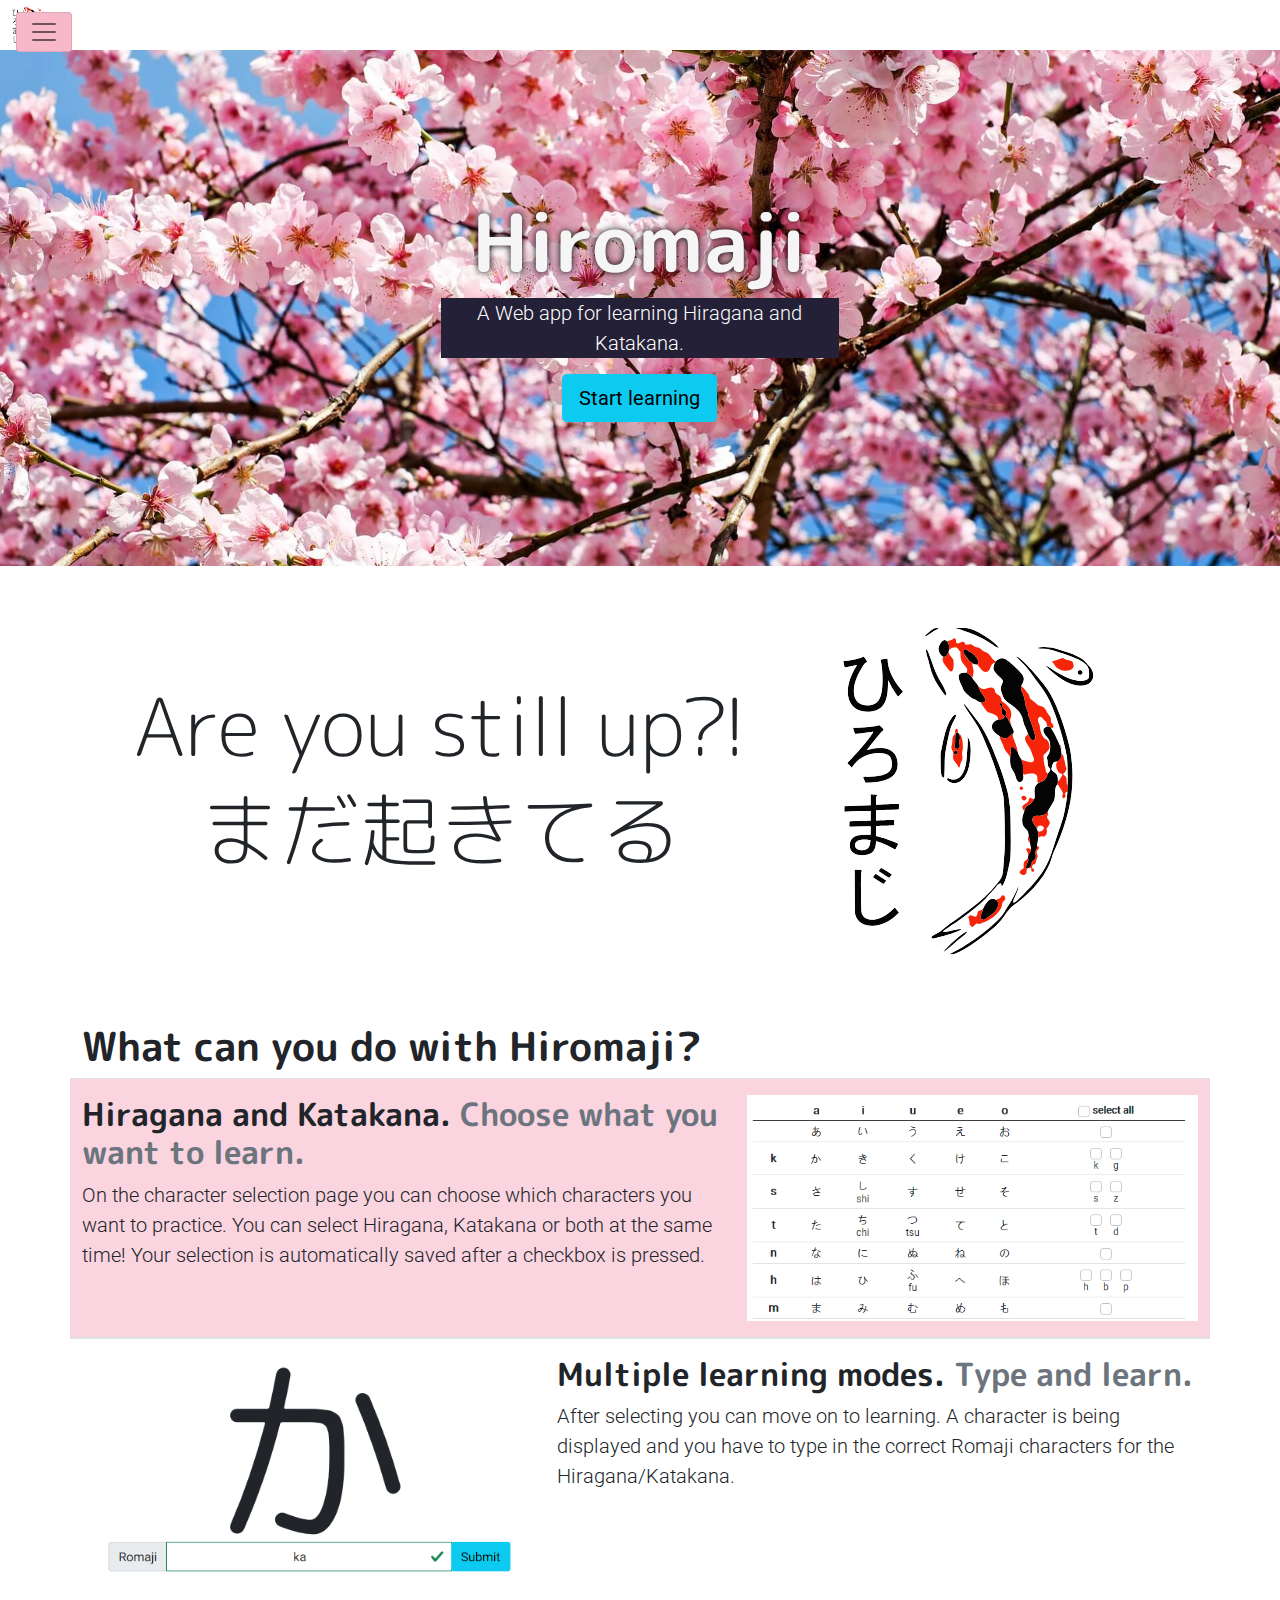
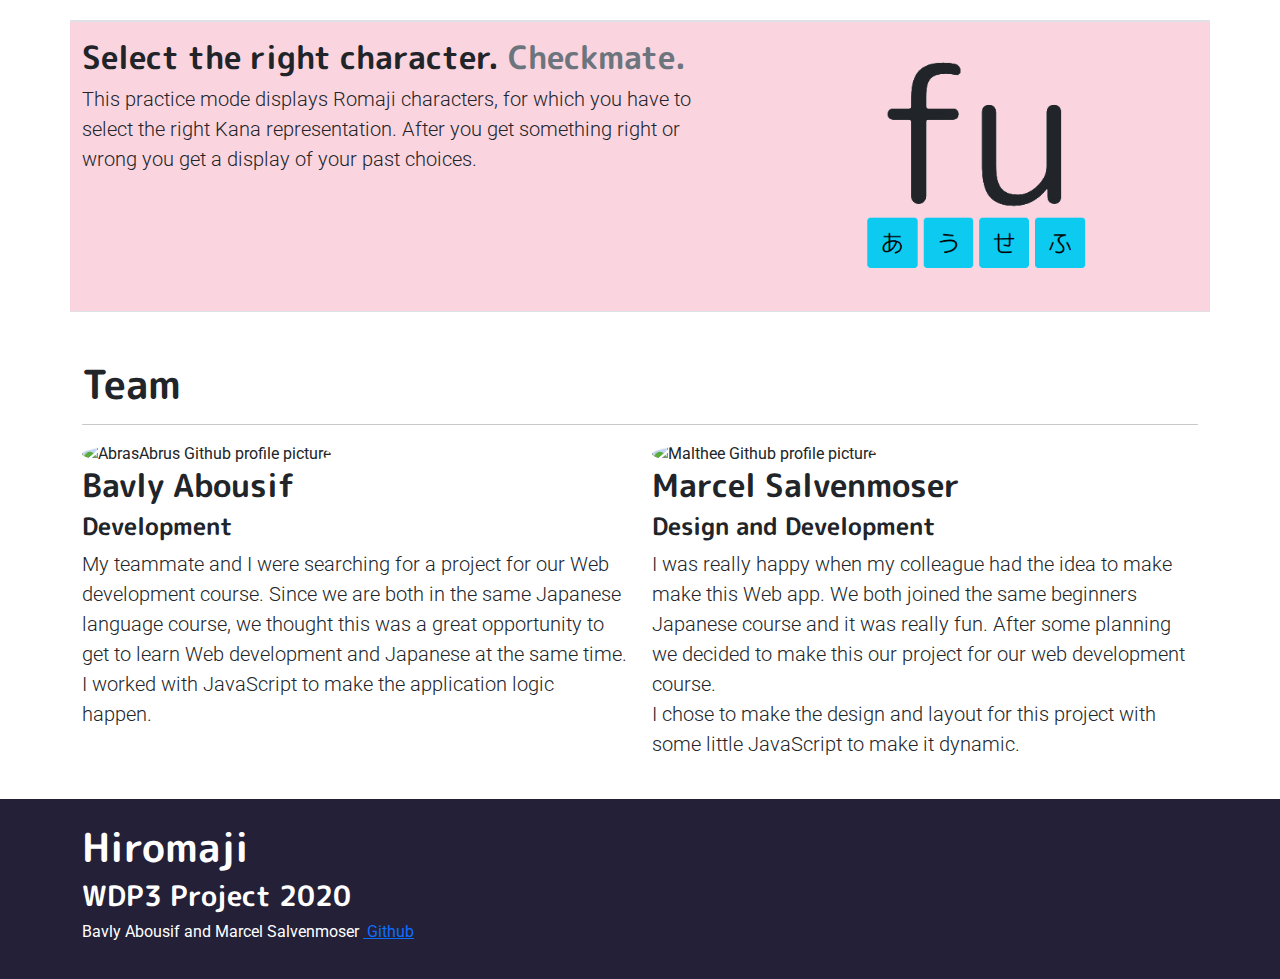
==== commit 4af7eddd: "added dynamic greeting depending on time of day" ====
--- a/index.html
+++ b/index.html
@@ -6,8 +6,7 @@
     <meta name="viewport" content="width=device-width, initial-scale=1.0">
     <meta property="og:url" content="https://malthee.github.io/Hiromaji/">
     <meta property="og:title" content="Hiromaji">
-    <meta property="og:description"
-        content="Practice your Hiragana and Katakana knowledge with two different learning modes!">
+    <meta property="og:description" content="Practice your Hiragana and Katakana knowledge with two different learning modes!">
     <meta property="og:type" content="website">
     <meta property="og:image" content="https://malthee.github.io/Hiromaji/img/cherry_tree.jpg">
     <meta property="og:image:type" content="image/jpeg">
@@ -22,10 +21,12 @@
     <link rel="stylesheet" href="css/styles.min.css">
     <script src="js/bootstrap.bundle.min.js" defer></script>
     <script src="https://kit.fontawesome.com/408ea30ffa.js" crossorigin="anonymous" defer></script>
+    <script src="js/dynamicGreeting.min.js"></script>
 </head>
 
 <body>
     <header>
+        <img src="img/hiromaji_logo.svg" class="top-icon" alt="Hiromaji Logo" height="50px" width="50px"></img>
         <nav class="navbar navbar-light fixed-top">
             <div class="navbar-container ms-3 mt-1">
                 <button class="navbar-toggler collapsed" type="button" data-bs-toggle="collapse"
@@ -36,7 +37,7 @@
                 <div class="navbar-collapse collapse bg-white rounded ps-2 mt-1" id="navbar-main">
                     <ul class="navbar-nav mb-2">
                         <li class="nav-item active">
-                            <a class="nav-link" aria-current="page" href="index.html">Home</a>
+                            <a class="nav-link" aria-current="page" href="">Home</a>
                         </li>
                         <li class="nav-item">
                             <a class="nav-link" href="selection_page.html">Set characters</a>
@@ -51,9 +52,6 @@
                 </div>
             </div>
         </nav>
-        <a href="index.html" class="top-icon-link">
-            <img src="img/hiromaji_logo.svg" class="top-icon" alt="Hiromaji Logo" height="50px" width="50px"></img>
-        </a>
         <div id="mainpage-cover" class="position-relative overflow-hidden p-3 p-md-5 text-center bg-light">
             <div class="col-md-5 p-lg-5 mx-auto my-5">
                 <h1 id="main-title" class="display-1">Hiromaji</h1>
@@ -82,8 +80,7 @@
             <h1>What can you do with Hiromaji?</h1>
             <div class="row feature py-3 border-top border-bottom">
                 <div class="col-md-7">
-                    <h2 class="feature-heading">
-                        Hiragana and Katakana. <span class="text-muted">Choose what you want to
+                    <h2 class="feature-heading">Hiragana and Katakana. <span class="text-muted">Choose what you want to
                             learn.</span></h2>
                     <p class="lead">On the character selection page you can choose which characters you want to
                         practice. You can select Hiragana,
@@ -93,15 +90,14 @@
                 </div>
                 <div class="col-md-5">
                     <div class="row justify-content-center">
-                        <img src="img/char_selection.PNG" alt="Char selection feature" height="225px" width="400px"
+                        <img src="img/char_selection.PNG" alt="Hiragana table" height="225px" width="400px"
                             class="img-fluid">
                     </div>
                 </div>
             </div>
             <div class="row feature py-3 border-top border-bottom">
                 <div class="col-md-7 order-md-2">
-                    <h2 class="feature-heading">
-                        Multiple learning modes. <span class="text-muted">Type and learn.</span>
+                    <h2 class="feature-heading">Multiple learning modes. <span class="text-muted">Type and learn.</span>
                     </h2>
                     <p class="lead">After selecting you can move on to learning. A character is being displayed and you
                         have to type in the
@@ -110,15 +106,14 @@
                 </div>
                 <div class="col-md-5 order-md-1">
                     <div class="row justify-content-center">
-                        <img src="img/practice_write.PNG" alt="Writing practice feature" height="225px" width="400px"
+                        <img src="img/practice_write.PNG" alt="Hiragana table" height="225px" width="400px"
                             class="img-fluid">
                     </div>
                 </div>
             </div>
             <div class="row feature py-3 border-top border-bottom">
                 <div class="col-md-7">
-                    <h2 class="feature-heading">
-                        Select the right character. <span class="text-muted">Checkmate.</span>
+                    <h2 class="feature-heading">Select the right character. <span class="text-muted">Checkmate.</span>
                     </h2>
                     <p class="lead">This practice mode displays Romaji characters, for which you have to select the
                         right
@@ -128,8 +123,8 @@
                 </div>
                 <div class="col-md-5">
                     <div class="row justify-content-center">
-                        <img src="img/practice_recognize.PNG" alt="Recognition practice feature" height="225px"
-                            width="400px" class="img-fluid">
+                        <img src="img/practice_recognize.PNG" alt="Hiragana table" height="225px" width="400px"
+                            class="img-fluid">
                     </div>
                 </div>
             </div>
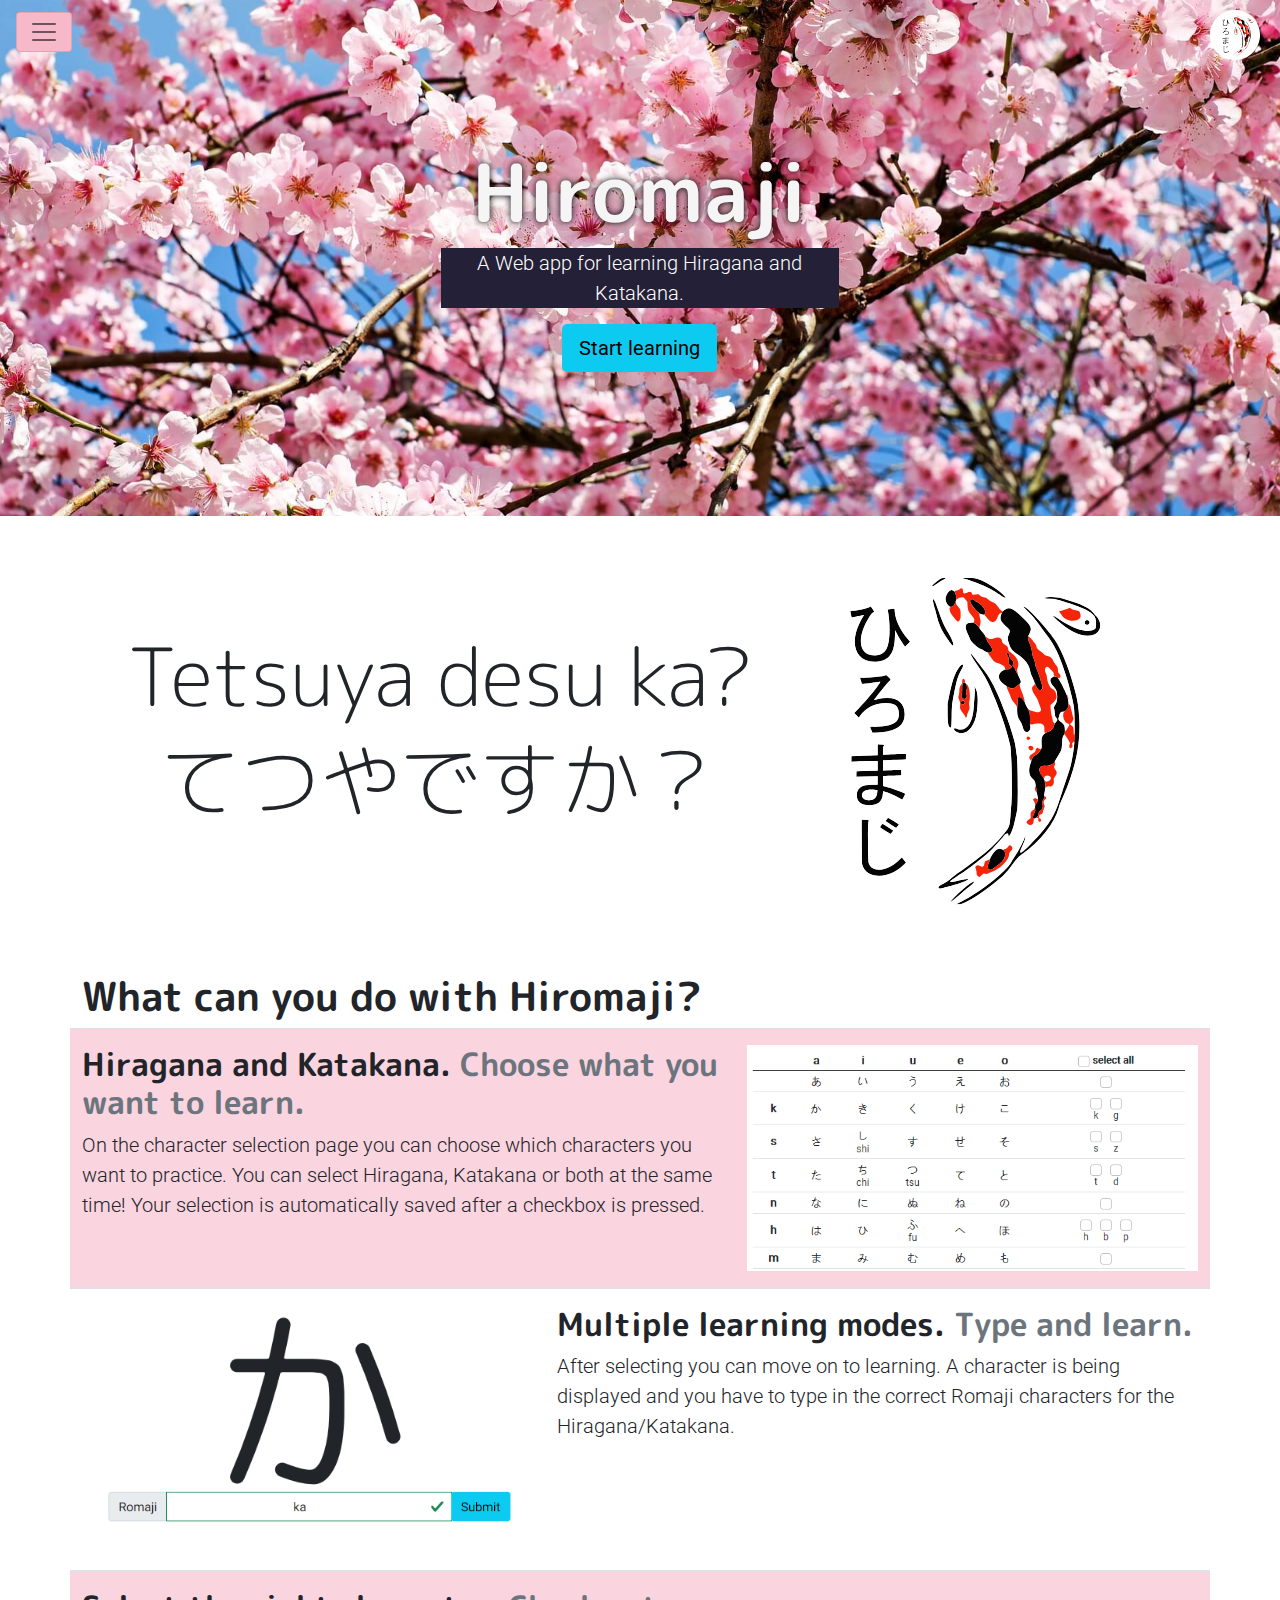
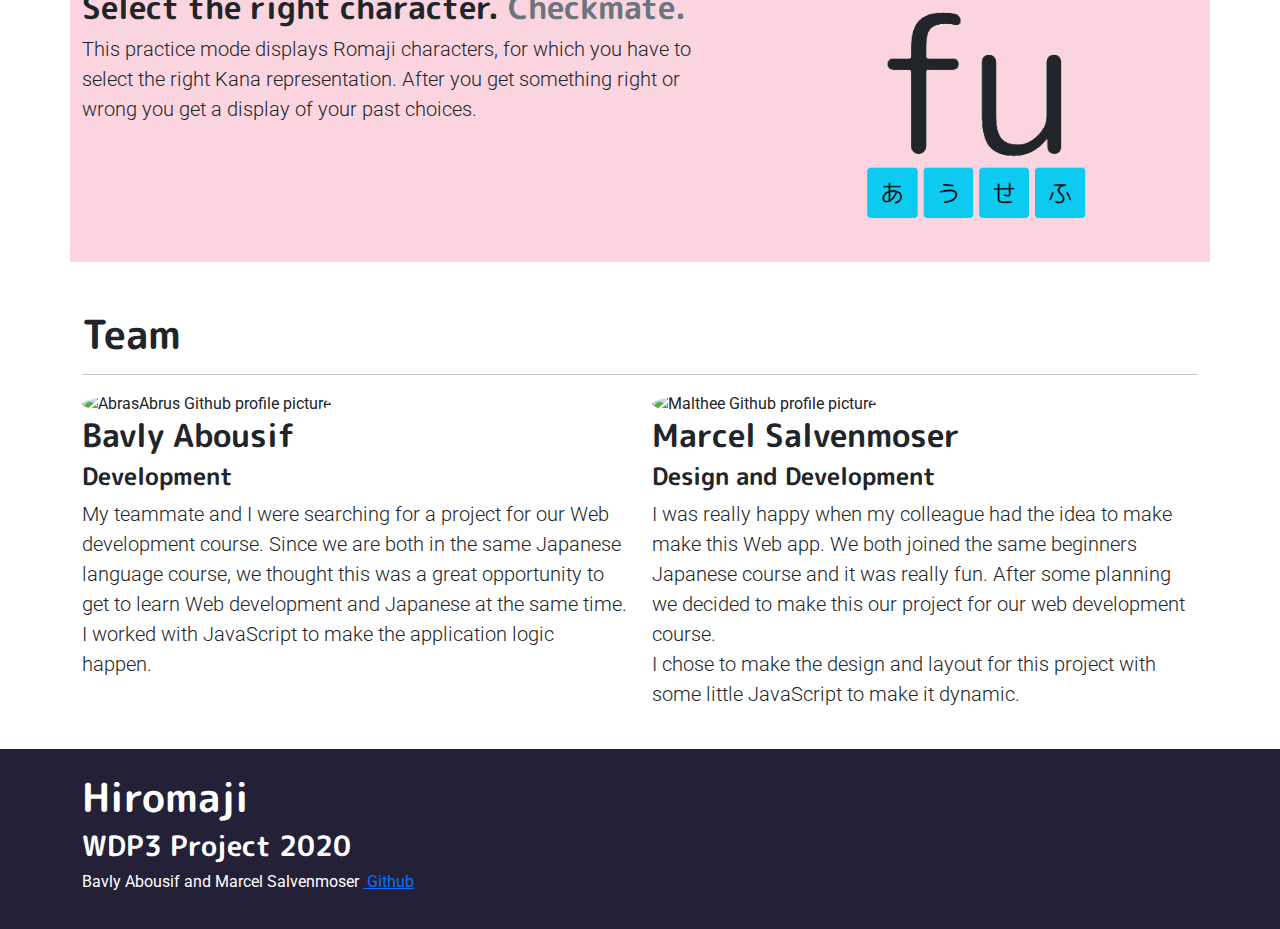
==== commit ba625250: "Merge branch 'js-dev' into main" ====
--- a/index.html
+++ b/index.html
@@ -6,7 +6,8 @@
     <meta name="viewport" content="width=device-width, initial-scale=1.0">
     <meta property="og:url" content="https://malthee.github.io/Hiromaji/">
     <meta property="og:title" content="Hiromaji">
-    <meta property="og:description" content="Practice your Hiragana and Katakana knowledge with two different learning modes!">
+    <meta property="og:description"
+        content="Practice your Hiragana and Katakana knowledge with two different learning modes!">
     <meta property="og:type" content="website">
     <meta property="og:image" content="https://malthee.github.io/Hiromaji/img/cherry_tree.jpg">
     <meta property="og:image:type" content="image/jpeg">
@@ -26,7 +27,6 @@
 
 <body>
     <header>
-        <img src="img/hiromaji_logo.svg" class="top-icon" alt="Hiromaji Logo" height="50px" width="50px"></img>
         <nav class="navbar navbar-light fixed-top">
             <div class="navbar-container ms-3 mt-1">
                 <button class="navbar-toggler collapsed" type="button" data-bs-toggle="collapse"
@@ -37,7 +37,7 @@
                 <div class="navbar-collapse collapse bg-white rounded ps-2 mt-1" id="navbar-main">
                     <ul class="navbar-nav mb-2">
                         <li class="nav-item active">
-                            <a class="nav-link" aria-current="page" href="">Home</a>
+                            <a class="nav-link" aria-current="page" href="index.html">Home</a>
                         </li>
                         <li class="nav-item">
                             <a class="nav-link" href="selection_page.html">Set characters</a>
@@ -52,6 +52,9 @@
                 </div>
             </div>
         </nav>
+        <a href="index.html" class="top-icon-link">
+            <img src="img/hiromaji_logo.svg" class="top-icon" alt="Hiromaji Logo" height="50px" width="50px"></img>
+        </a>
         <div id="mainpage-cover" class="position-relative overflow-hidden p-3 p-md-5 text-center bg-light">
             <div class="col-md-5 p-lg-5 mx-auto my-5">
                 <h1 id="main-title" class="display-1">Hiromaji</h1>
@@ -80,7 +83,8 @@
             <h1>What can you do with Hiromaji?</h1>
             <div class="row feature py-3 border-top border-bottom">
                 <div class="col-md-7">
-                    <h2 class="feature-heading">Hiragana and Katakana. <span class="text-muted">Choose what you want to
+                    <h2 class="feature-heading">
+                        Hiragana and Katakana. <span class="text-muted">Choose what you want to
                             learn.</span></h2>
                     <p class="lead">On the character selection page you can choose which characters you want to
                         practice. You can select Hiragana,
@@ -90,14 +94,15 @@
                 </div>
                 <div class="col-md-5">
                     <div class="row justify-content-center">
-                        <img src="img/char_selection.PNG" alt="Hiragana table" height="225px" width="400px"
+                        <img src="img/char_selection.PNG" alt="Char selection feature" height="225px" width="400px"
                             class="img-fluid">
                     </div>
                 </div>
             </div>
             <div class="row feature py-3 border-top border-bottom">
                 <div class="col-md-7 order-md-2">
-                    <h2 class="feature-heading">Multiple learning modes. <span class="text-muted">Type and learn.</span>
+                    <h2 class="feature-heading">
+                        Multiple learning modes. <span class="text-muted">Type and learn.</span>
                     </h2>
                     <p class="lead">After selecting you can move on to learning. A character is being displayed and you
                         have to type in the
@@ -106,14 +111,15 @@
                 </div>
                 <div class="col-md-5 order-md-1">
                     <div class="row justify-content-center">
-                        <img src="img/practice_write.PNG" alt="Hiragana table" height="225px" width="400px"
+                        <img src="img/practice_write.PNG" alt="Writing practice feature" height="225px" width="400px"
                             class="img-fluid">
                     </div>
                 </div>
             </div>
             <div class="row feature py-3 border-top border-bottom">
                 <div class="col-md-7">
-                    <h2 class="feature-heading">Select the right character. <span class="text-muted">Checkmate.</span>
+                    <h2 class="feature-heading">
+                        Select the right character. <span class="text-muted">Checkmate.</span>
                     </h2>
                     <p class="lead">This practice mode displays Romaji characters, for which you have to select the
                         right
@@ -123,8 +129,8 @@
                 </div>
                 <div class="col-md-5">
                     <div class="row justify-content-center">
-                        <img src="img/practice_recognize.PNG" alt="Hiragana table" height="225px" width="400px"
-                            class="img-fluid">
+                        <img src="img/practice_recognize.PNG" alt="Recognition practice feature" height="225px"
+                            width="400px" class="img-fluid">
                     </div>
                 </div>
             </div>
